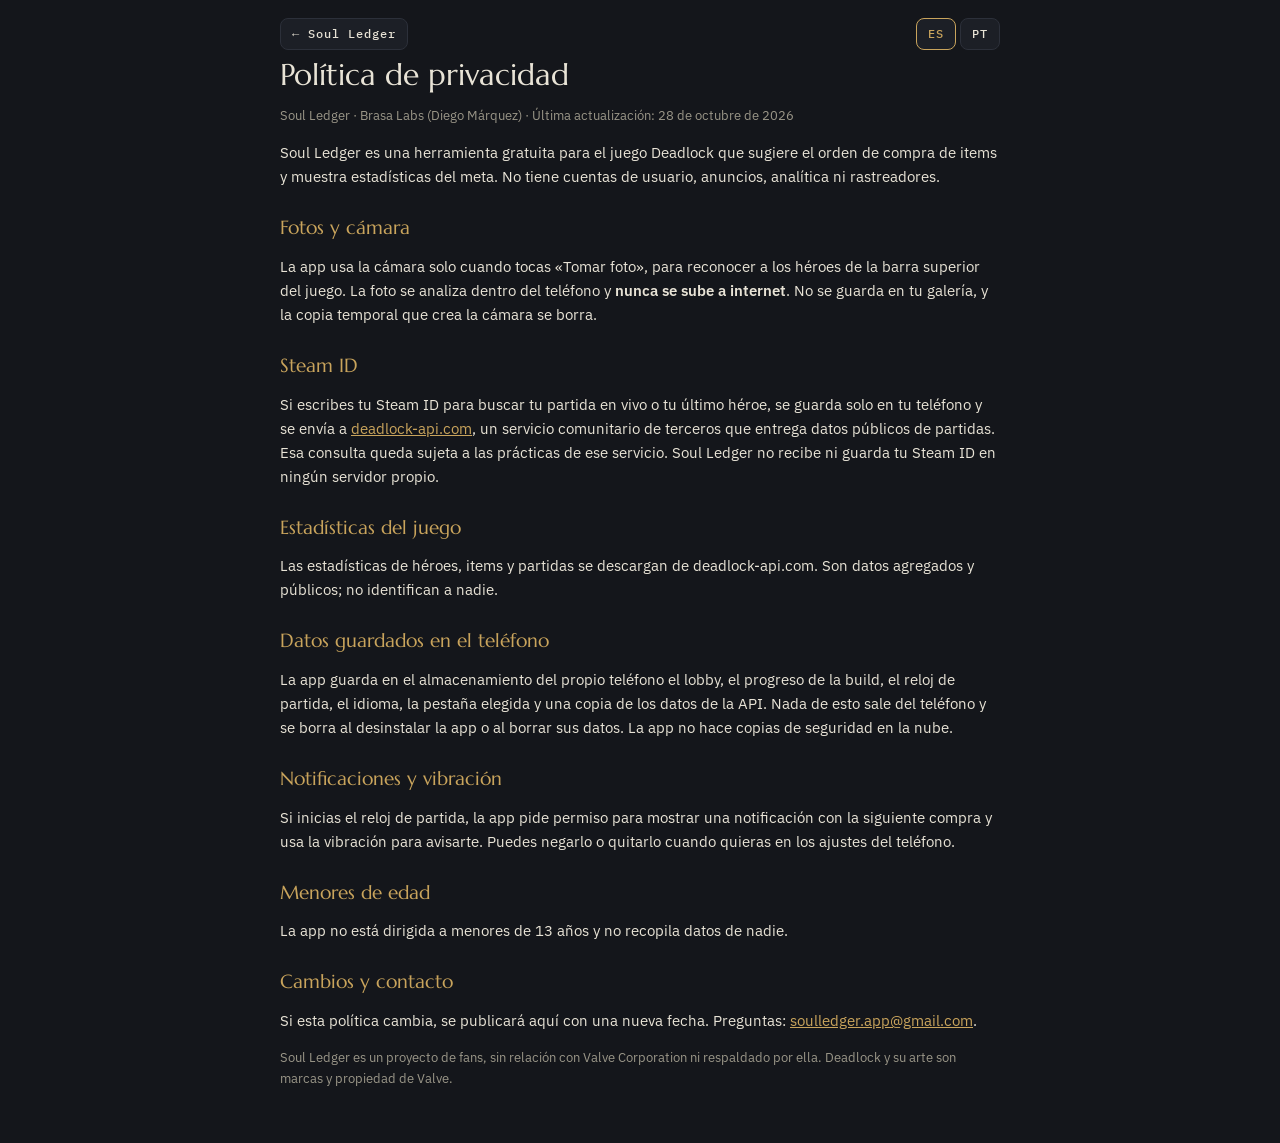
==== privacy.html @ 502ae0c4 "Add files via upload" ====
<!doctype html>
<html lang="es">
<head>
<meta charset="utf-8">
<meta name="viewport" content="width=device-width,initial-scale=1,viewport-fit=cover">
<meta name="theme-color" content="#14161b">
<title>Privacidad · Soul Ledger</title>
<meta http-equiv="Content-Security-Policy" content="default-src 'self'; script-src 'self' 'unsafe-inline'; style-src 'self' 'unsafe-inline'; font-src 'self'; img-src 'self'; connect-src 'none'; object-src 'none'; frame-src 'none'; base-uri 'none'; form-action 'none'">
<meta name="referrer" content="no-referrer">
<link rel="stylesheet" href="fonts/fonts.css">
<style>
  :root{--bg:#14161b;--panel:#1c1f26;--line:#2c303a;--fg:#e8e3d6;--muted:#9a9688;--brass:#c9a45c;color-scheme:dark}
  *{box-sizing:border-box}
  html,body{margin:0}
  body{background:var(--bg);color:var(--fg);font:15px/1.6 "IBM Plex Sans",system-ui,sans-serif;
    padding:calc(env(safe-area-inset-top,0px) + 18px) max(16px,env(safe-area-inset-right,0px)) calc(env(safe-area-inset-bottom,0px) + 40px) max(16px,env(safe-area-inset-left,0px))}
  main{max-width:720px;margin:0 auto}
  h1{font:400 30px/1.15 "Marcellus",Georgia,serif;margin:8px 0 4px}
  h2{font:400 19px/1.3 "Marcellus",Georgia,serif;margin:26px 0 6px;color:var(--brass)}
  p,li{color:var(--fg)} ul{padding-left:20px}
  .muted{color:var(--muted);font-size:13px}
  a{color:var(--brass)}
  .top{display:flex;justify-content:space-between;align-items:center;gap:8px}
  .lang{display:flex;gap:4px}
  button,.back{font:500 12px/1 "IBM Plex Mono",monospace;letter-spacing:.08em;color:var(--fg);background:var(--panel);border:1px solid var(--line);border-radius:8px;padding:9px 11px;cursor:pointer;text-decoration:none}
  button[aria-pressed="true"]{border-color:var(--brass);color:var(--brass)}
  [hidden]{display:none!important}
</style>
</head>
<body>
<main>
  <div class="top">
    <a class="back" href="index.html" id="back">← Soul Ledger</a>
    <div class="lang" role="group" aria-label="Idioma / Idioma">
      <button type="button" data-lang="es" aria-pressed="true">ES</button>
      <button type="button" data-lang="pt" aria-pressed="false">PT</button>
    </div>
  </div>

  <article lang="es" data-lang="es">
    <h1>Política de privacidad</h1>
    <p class="muted">Soul Ledger · Brasa Labs (Diego Márquez) · Última actualización: 28 de octubre de 2026</p>
    <p>Soul Ledger es una herramienta gratuita para el juego Deadlock que sugiere el orden de compra de items y muestra estadísticas del meta. No tiene cuentas de usuario, anuncios, analítica ni rastreadores.</p>

    <h2>Fotos y cámara</h2>
    <p>La app usa la cámara solo cuando tocas «Tomar foto», para reconocer a los héroes de la barra superior del juego. La foto se analiza dentro del teléfono y <b>nunca se sube a internet</b>. No se guarda en tu galería, y la copia temporal que crea la cámara se borra.</p>

    <h2>Steam ID</h2>
    <p>Si escribes tu Steam ID para buscar tu partida en vivo o tu último héroe, se guarda solo en tu teléfono y se envía a <a href="https://deadlock-api.com" rel="noopener">deadlock-api.com</a>, un servicio comunitario de terceros que entrega datos públicos de partidas. Esa consulta queda sujeta a las prácticas de ese servicio. Soul Ledger no recibe ni guarda tu Steam ID en ningún servidor propio.</p>

    <h2>Estadísticas del juego</h2>
    <p>Las estadísticas de héroes, items y partidas se descargan de deadlock-api.com. Son datos agregados y públicos; no identifican a nadie.</p>

    <h2>Datos guardados en el teléfono</h2>
    <p>La app guarda en el almacenamiento del propio teléfono el lobby, el progreso de la build, el reloj de partida, el idioma, la pestaña elegida y una copia de los datos de la API. Nada de esto sale del teléfono y se borra al desinstalar la app o al borrar sus datos. La app no hace copias de seguridad en la nube.</p>

    <h2>Notificaciones y vibración</h2>
    <p>Si inicias el reloj de partida, la app pide permiso para mostrar una notificación con la siguiente compra y usa la vibración para avisarte. Puedes negarlo o quitarlo cuando quieras en los ajustes del teléfono.</p>

    <h2>Menores de edad</h2>
    <p>La app no está dirigida a menores de 13 años y no recopila datos de nadie.</p>

    <h2>Cambios y contacto</h2>
    <p>Si esta política cambia, se publicará aquí con una nueva fecha. Preguntas: <a href="mailto:soulledger.app@gmail.com">soulledger.app@gmail.com</a>.</p>
    <p class="muted">Soul Ledger es un proyecto de fans, sin relación con Valve Corporation ni respaldado por ella. Deadlock y su arte son marcas y propiedad de Valve.</p>
  </article>

  <article lang="pt-BR" data-lang="pt" hidden>
    <h1>Política de privacidade</h1>
    <p class="muted">Soul Ledger · Brasa Labs (Diego Márquez) · Última atualização: 28 de outubro de 2026</p>
    <p>O Soul Ledger é uma ferramenta gratuita para o jogo Deadlock que sugere a ordem de compra de itens e mostra estatísticas do meta. Não tem contas de usuário, anúncios, análise de uso nem rastreadores.</p>

    <h2>Fotos e câmera</h2>
    <p>O app usa a câmera só quando você toca em «Tirar foto», para reconhecer os heróis da barra superior do jogo. A foto é analisada dentro do celular e <b>nunca é enviada para a internet</b>. Ela não é salva na sua galeria, e a cópia temporária criada pela câmera é apagada.</p>

    <h2>Steam ID</h2>
    <p>Se você digitar seu Steam ID para buscar sua partida ao vivo ou seu último herói, ele fica salvo só no seu celular e é enviado ao <a href="https://deadlock-api.com" rel="noopener">deadlock-api.com</a>, um serviço comunitário de terceiros que fornece dados públicos de partidas. Essa consulta segue as práticas desse serviço. O Soul Ledger não recebe nem guarda seu Steam ID em nenhum servidor próprio.</p>

    <h2>Estatísticas do jogo</h2>
    <p>As estatísticas de heróis, itens e partidas são baixadas do deadlock-api.com. São dados agregados e públicos; não identificam ninguém.</p>

    <h2>Dados salvos no celular</h2>
    <p>O app salva no armazenamento do próprio celular o lobby, o progresso da build, o relógio da partida, o idioma, a aba escolhida e uma cópia dos dados da API. Nada disso sai do celular, e tudo é apagado ao desinstalar o app ou limpar os dados dele. O app não faz backup na nuvem.</p>

    <h2>Notificações e vibração</h2>
    <p>Se você iniciar o relógio da partida, o app pede permissão para mostrar uma notificação com a próxima compra e usa a vibração para avisar você. Você pode negar ou remover a permissão quando quiser nas configurações do celular.</p>

    <h2>Menores de idade</h2>
    <p>O app não é direcionado a menores de 13 anos e não coleta dados de ninguém.</p>

    <h2>Mudanças e contato</h2>
    <p>Se esta política mudar, a nova versão será publicada aqui com uma nova data. Dúvidas: <a href="mailto:soulledger.app@gmail.com">soulledger.app@gmail.com</a>.</p>
    <p class="muted">O Soul Ledger é um projeto de fãs, sem relação com a Valve Corporation nem endossado por ela. Deadlock e sua arte são marcas e propriedade da Valve.</p>
  </article>
</main>
<script>
  // mismo idioma que la app (dl_lang); si no hay, el del sistema
  let lang = "es";
  try{ lang = localStorage.getItem("dl_lang") || (/^pt/i.test(navigator.language) ? "pt" : "es"); }catch(e){}
  const set = l => {
    document.documentElement.lang = l === "pt" ? "pt-BR" : "es";
    for(const a of document.querySelectorAll("article")) a.hidden = a.dataset.lang !== l;
    for(const b of document.querySelectorAll(".lang button")) b.setAttribute("aria-pressed", String(b.dataset.lang === l));
    document.title = l === "pt" ? "Privacidade · Soul Ledger" : "Privacidad · Soul Ledger";
  };
  for(const b of document.querySelectorAll(".lang button")) b.onclick = () => set(b.dataset.lang);
  set(lang === "pt" ? "pt" : "es");
  // abierta desde la app vuelve atrás; abierta directo (desde la tienda) lleva a la app
  document.getElementById("back").onclick = e => { if(history.length > 1){ e.preventDefault(); history.back(); } };
</script>
</body>
</html>
---- fonts/fonts.css ----
/* Generado por scripts/vendor-fonts.mjs. Fuentes bajo SIL OFL 1.1. */
/* latin-ext */
@font-face {
  font-family: 'IBM Plex Mono';
  font-style: normal;
  font-weight: 500;
  font-display: swap;
  src: url(IBMPlexMono-500-latin-ext.woff2) format('woff2');
  unicode-range: U+0100-02BA, U+02BD-02C5, U+02C7-02CC, U+02CE-02D7, U+02DD-02FF, U+0304, U+0308, U+0329, U+1D00-1DBF, U+1E00-1E9F, U+1EF2-1EFF, U+2020, U+20A0-20AB, U+20AD-20C4, U+2113, U+2C60-2C7F, U+A720-A7FF;
}
/* latin */
@font-face {
  font-family: 'IBM Plex Mono';
  font-style: normal;
  font-weight: 500;
  font-display: swap;
  src: url(IBMPlexMono-500-latin.woff2) format('woff2');
  unicode-range: U+0000-00FF, U+0131, U+0152-0153, U+02BB-02BC, U+02C6, U+02DA, U+02DC, U+0304, U+0308, U+0329, U+2000-206F, U+20AC, U+2122, U+2191, U+2193, U+2212, U+2215, U+FEFF, U+FFFD;
}
/* greek */
@font-face {
  font-family: 'IBM Plex Sans';
  font-style: normal;
  font-weight: 400;
  font-stretch: 100%;
  font-display: swap;
  src: url(IBMPlexSans-400-greek.woff2) format('woff2');
  unicode-range: U+0370-0377, U+037A-037F, U+0384-038A, U+038C, U+038E-03A1, U+03A3-03FF;
}
/* latin-ext */
@font-face {
  font-family: 'IBM Plex Sans';
  font-style: normal;
  font-weight: 400;
  font-stretch: 100%;
  font-display: swap;
  src: url(IBMPlexSans-400-latin-ext.woff2) format('woff2');
  unicode-range: U+0100-02BA, U+02BD-02C5, U+02C7-02CC, U+02CE-02D7, U+02DD-02FF, U+0304, U+0308, U+0329, U+1D00-1DBF, U+1E00-1E9F, U+1EF2-1EFF, U+2020, U+20A0-20AB, U+20AD-20C4, U+2113, U+2C60-2C7F, U+A720-A7FF;
}
/* latin */
@font-face {
  font-family: 'IBM Plex Sans';
  font-style: normal;
  font-weight: 400;
  font-stretch: 100%;
  font-display: swap;
  src: url(IBMPlexSans-400-latin.woff2) format('woff2');
  unicode-range: U+0000-00FF, U+0131, U+0152-0153, U+02BB-02BC, U+02C6, U+02DA, U+02DC, U+0304, U+0308, U+0329, U+2000-206F, U+20AC, U+2122, U+2191, U+2193, U+2212, U+2215, U+FEFF, U+FFFD;
}
/* greek */
@font-face {
  font-family: 'IBM Plex Sans';
  font-style: normal;
  font-weight: 500;
  font-stretch: 100%;
  font-display: swap;
  src: url(IBMPlexSans-400-greek.woff2) format('woff2');
  unicode-range: U+0370-0377, U+037A-037F, U+0384-038A, U+038C, U+038E-03A1, U+03A3-03FF;
}
/* latin-ext */
@font-face {
  font-family: 'IBM Plex Sans';
  font-style: normal;
  font-weight: 500;
  font-stretch: 100%;
  font-display: swap;
  src: url(IBMPlexSans-400-latin-ext.woff2) format('woff2');
  unicode-range: U+0100-02BA, U+02BD-02C5, U+02C7-02CC, U+02CE-02D7, U+02DD-02FF, U+0304, U+0308, U+0329, U+1D00-1DBF, U+1E00-1E9F, U+1EF2-1EFF, U+2020, U+20A0-20AB, U+20AD-20C4, U+2113, U+2C60-2C7F, U+A720-A7FF;
}
/* latin */
@font-face {
  font-family: 'IBM Plex Sans';
  font-style: normal;
  font-weight: 500;
  font-stretch: 100%;
  font-display: swap;
  src: url(IBMPlexSans-400-latin.woff2) format('woff2');
  unicode-range: U+0000-00FF, U+0131, U+0152-0153, U+02BB-02BC, U+02C6, U+02DA, U+02DC, U+0304, U+0308, U+0329, U+2000-206F, U+20AC, U+2122, U+2191, U+2193, U+2212, U+2215, U+FEFF, U+FFFD;
}
/* greek */
@font-face {
  font-family: 'IBM Plex Sans';
  font-style: normal;
  font-weight: 600;
  font-stretch: 100%;
  font-display: swap;
  src: url(IBMPlexSans-400-greek.woff2) format('woff2');
  unicode-range: U+0370-0377, U+037A-037F, U+0384-038A, U+038C, U+038E-03A1, U+03A3-03FF;
}
/* latin-ext */
@font-face {
  font-family: 'IBM Plex Sans';
  font-style: normal;
  font-weight: 600;
  font-stretch: 100%;
  font-display: swap;
  src: url(IBMPlexSans-400-latin-ext.woff2) format('woff2');
  unicode-range: U+0100-02BA, U+02BD-02C5, U+02C7-02CC, U+02CE-02D7, U+02DD-02FF, U+0304, U+0308, U+0329, U+1D00-1DBF, U+1E00-1E9F, U+1EF2-1EFF, U+2020, U+20A0-20AB, U+20AD-20C4, U+2113, U+2C60-2C7F, U+A720-A7FF;
}
/* latin */
@font-face {
  font-family: 'IBM Plex Sans';
  font-style: normal;
  font-weight: 600;
  font-stretch: 100%;
  font-display: swap;
  src: url(IBMPlexSans-400-latin.woff2) format('woff2');
  unicode-range: U+0000-00FF, U+0131, U+0152-0153, U+02BB-02BC, U+02C6, U+02DA, U+02DC, U+0304, U+0308, U+0329, U+2000-206F, U+20AC, U+2122, U+2191, U+2193, U+2212, U+2215, U+FEFF, U+FFFD;
}
/* latin-ext */
@font-face {
  font-family: 'Marcellus';
  font-style: normal;
  font-weight: 400;
  font-display: swap;
  src: url(Marcellus-400-latin-ext.woff2) format('woff2');
  unicode-range: U+0100-02BA, U+02BD-02C5, U+02C7-02CC, U+02CE-02D7, U+02DD-02FF, U+0304, U+0308, U+0329, U+1D00-1DBF, U+1E00-1E9F, U+1EF2-1EFF, U+2020, U+20A0-20AB, U+20AD-20C4, U+2113, U+2C60-2C7F, U+A720-A7FF;
}
/* latin */
@font-face {
  font-family: 'Marcellus';
  font-style: normal;
  font-weight: 400;
  font-display: swap;
  src: url(Marcellus-400-latin.woff2) format('woff2');
  unicode-range: U+0000-00FF, U+0131, U+0152-0153, U+02BB-02BC, U+02C6, U+02DA, U+02DC, U+0304, U+0308, U+0329, U+2000-206F, U+20AC, U+2122, U+2191, U+2193, U+2212, U+2215, U+FEFF, U+FFFD;
}
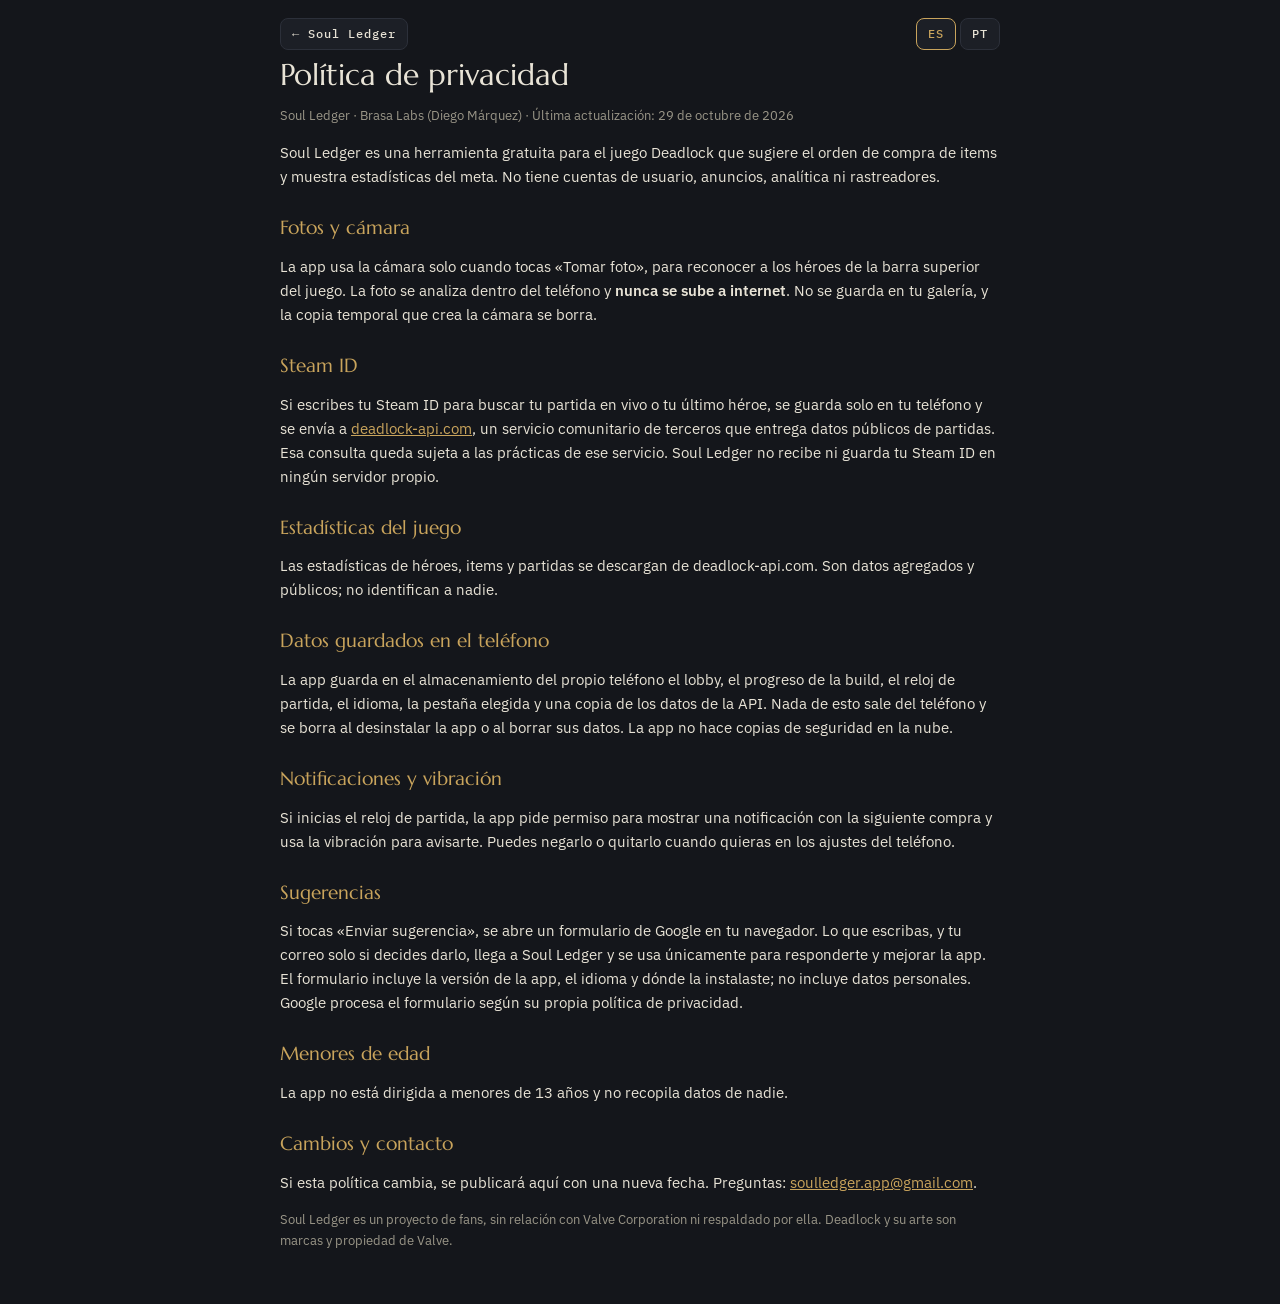
==== commit db0ca2bc: "Sugerencias: enlace al formulario y sección en la política de privacidad" ====
--- a/privacy.html
+++ b/privacy.html
@@ -39,7 +39,7 @@
 
   <article lang="es" data-lang="es">
     <h1>Política de privacidad</h1>
-    <p class="muted">Soul Ledger · Brasa Labs (Diego Márquez) · Última actualización: 28 de octubre de 2026</p>
+    <p class="muted">Soul Ledger · Brasa Labs (Diego Márquez) · Última actualización: 29 de octubre de 2026</p>
     <p>Soul Ledger es una herramienta gratuita para el juego Deadlock que sugiere el orden de compra de items y muestra estadísticas del meta. No tiene cuentas de usuario, anuncios, analítica ni rastreadores.</p>
 
     <h2>Fotos y cámara</h2>
@@ -57,6 +57,9 @@
     <h2>Notificaciones y vibración</h2>
     <p>Si inicias el reloj de partida, la app pide permiso para mostrar una notificación con la siguiente compra y usa la vibración para avisarte. Puedes negarlo o quitarlo cuando quieras en los ajustes del teléfono.</p>
 
+    <h2>Sugerencias</h2>
+    <p>Si tocas «Enviar sugerencia», se abre un formulario de Google en tu navegador. Lo que escribas, y tu correo solo si decides darlo, llega a Soul Ledger y se usa únicamente para responderte y mejorar la app. El formulario incluye la versión de la app, el idioma y dónde la instalaste; no incluye datos personales. Google procesa el formulario según su propia política de privacidad.</p>
+
     <h2>Menores de edad</h2>
     <p>La app no está dirigida a menores de 13 años y no recopila datos de nadie.</p>
 
@@ -67,7 +70,7 @@
 
   <article lang="pt-BR" data-lang="pt" hidden>
     <h1>Política de privacidade</h1>
-    <p class="muted">Soul Ledger · Brasa Labs (Diego Márquez) · Última atualização: 28 de outubro de 2026</p>
+    <p class="muted">Soul Ledger · Brasa Labs (Diego Márquez) · Última atualização: 29 de outubro de 2026</p>
     <p>O Soul Ledger é uma ferramenta gratuita para o jogo Deadlock que sugere a ordem de compra de itens e mostra estatísticas do meta. Não tem contas de usuário, anúncios, análise de uso nem rastreadores.</p>
 
     <h2>Fotos e câmera</h2>
@@ -84,6 +87,9 @@
 
     <h2>Notificações e vibração</h2>
     <p>Se você iniciar o relógio da partida, o app pede permissão para mostrar uma notificação com a próxima compra e usa a vibração para avisar você. Você pode negar ou remover a permissão quando quiser nas configurações do celular.</p>
+
+    <h2>Sugestões</h2>
+    <p>Se você tocar em «Enviar sugestão», um formulário do Google abre no seu navegador. O que você escrever, e seu e-mail só se você quiser informá-lo, chega ao Soul Ledger e é usado apenas para responder a você e melhorar o app. O formulário inclui a versão do app, o idioma e onde ele foi instalado; não inclui dados pessoais. O Google processa o formulário de acordo com a política de privacidade dele.</p>
 
     <h2>Menores de idade</h2>
     <p>O app não é direcionado a menores de 13 anos e não coleta dados de ninguém.</p>
